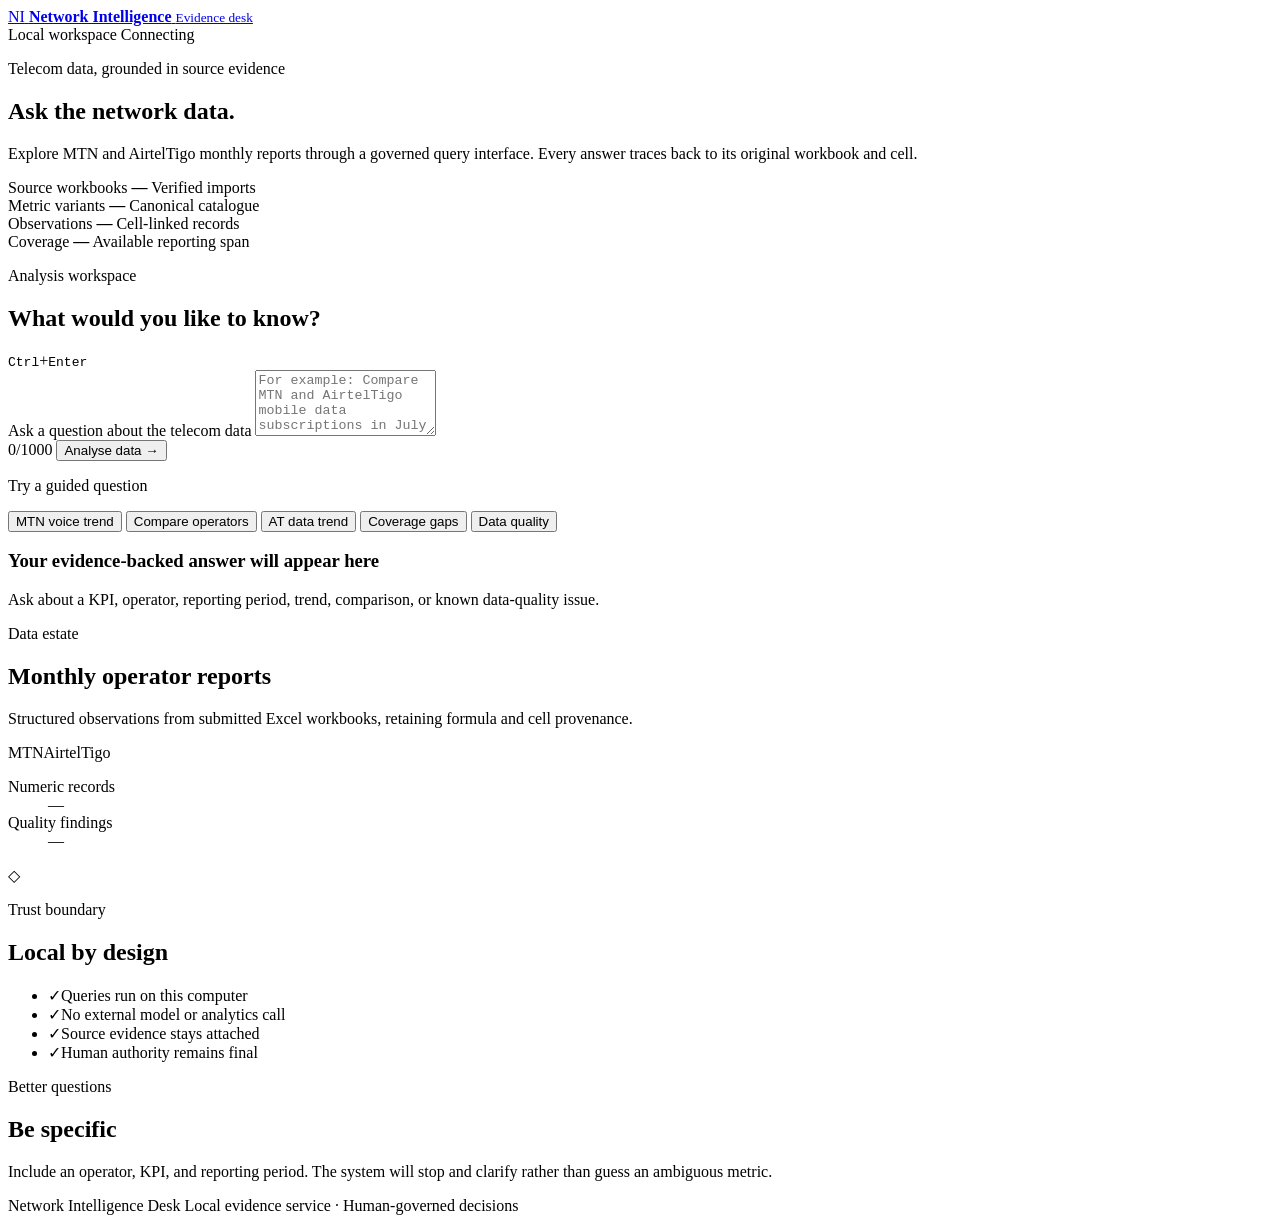
==== telecom_ai/static/index.html @ 3c2fe8da "Add local telecom query dashboard" ====
<!doctype html>
<html lang="en">
<head>
  <meta charset="utf-8">
  <meta name="viewport" content="width=device-width, initial-scale=1">
  <meta name="description" content="Local evidence-grounded query interface for MTN and AirtelTigo monthly telecom data.">
  <title>Network Intelligence Desk</title>
  <link rel="stylesheet" href="/static/styles.css">
  <script src="/static/app.js" defer></script>
</head>
<body>
  <div class="page-shell">
    <header class="topbar">
      <a class="brand" href="/" aria-label="Network Intelligence Desk home">
        <span class="brand-mark" aria-hidden="true"><span>NI</span></span>
        <span class="brand-copy">
          <strong>Network Intelligence</strong>
          <small>Evidence desk</small>
        </span>
      </a>
      <div class="topbar-actions">
        <span class="privacy-note"><span class="lock-icon" aria-hidden="true"></span>Local workspace</span>
        <span class="status-pill" id="serverStatus"><span class="status-dot"></span><span>Connecting</span></span>
      </div>
    </header>

    <main>
      <section class="hero" aria-labelledby="pageTitle">
        <div class="hero-copy">
          <p class="eyebrow">Telecom data, grounded in source evidence</p>
          <h1 id="pageTitle">Ask the network data.</h1>
          <p class="hero-description">Explore MTN and AirtelTigo monthly reports through a governed query interface. Every answer traces back to its original workbook and cell.</p>
        </div>
        <div class="hero-signal" aria-hidden="true">
          <span class="signal-ring ring-one"></span>
          <span class="signal-ring ring-two"></span>
          <span class="signal-ring ring-three"></span>
          <span class="signal-core"></span>
        </div>
      </section>

      <section class="metric-strip" aria-label="Dataset summary">
        <article class="metric-card">
          <span class="metric-label">Source workbooks</span>
          <strong class="metric-value" id="workbookCount">—</strong>
          <span class="metric-foot">Verified imports</span>
        </article>
        <article class="metric-card">
          <span class="metric-label">Metric variants</span>
          <strong class="metric-value" id="metricCount">—</strong>
          <span class="metric-foot">Canonical catalogue</span>
        </article>
        <article class="metric-card">
          <span class="metric-label">Observations</span>
          <strong class="metric-value" id="observationCount">—</strong>
          <span class="metric-foot">Cell-linked records</span>
        </article>
        <article class="metric-card metric-card-accent">
          <span class="metric-label">Coverage</span>
          <strong class="metric-value metric-value-small" id="coverageRange">—</strong>
          <span class="metric-foot">Available reporting span</span>
        </article>
      </section>

      <div class="workspace-grid">
        <section class="query-panel" aria-labelledby="queryTitle">
          <div class="panel-heading">
            <div>
              <p class="section-kicker">Analysis workspace</p>
              <h2 id="queryTitle">What would you like to know?</h2>
            </div>
            <span class="shortcut-hint"><kbd>Ctrl</kbd><span>+</span><kbd>Enter</kbd></span>
          </div>

          <form id="queryForm" class="query-form">
            <label for="question" class="sr-only">Ask a question about the telecom data</label>
            <textarea id="question" name="question" rows="4" maxlength="1000" placeholder="For example: Compare MTN and AirtelTigo mobile data subscriptions in July 2026" required></textarea>
            <div class="query-controls">
              <span class="character-count"><span id="characterCount">0</span>/1000</span>
              <button type="submit" class="ask-button" id="askButton">
                <span class="button-label">Analyse data</span>
                <span class="button-arrow" aria-hidden="true">→</span>
              </button>
            </div>
          </form>

          <div class="suggestions" aria-labelledby="suggestionTitle">
            <p id="suggestionTitle">Try a guided question</p>
            <div class="suggestion-list">
              <button type="button" class="suggestion-chip" data-question="Show the trend in MTN voice subscriptions from January to July 2026">MTN voice trend</button>
              <button type="button" class="suggestion-chip" data-question="Compare MTN and AirtelTigo mobile data subscriptions in July 2026">Compare operators</button>
              <button type="button" class="suggestion-chip" data-question="Show the trend in AirtelTigo data subscriptions during 2025">AT data trend</button>
              <button type="button" class="suggestion-chip" data-question="Show missing reporting months for MTN">Coverage gaps</button>
              <button type="button" class="suggestion-chip" data-question="Show data quality issues">Data quality</button>
            </div>
          </div>

          <div class="result-region" id="resultRegion" aria-live="polite" aria-busy="false">
            <div class="empty-result" id="emptyResult">
              <span class="empty-icon" aria-hidden="true"><i></i><i></i><i></i></span>
              <h3>Your evidence-backed answer will appear here</h3>
              <p>Ask about a KPI, operator, reporting period, trend, comparison, or known data-quality issue.</p>
            </div>

            <div class="loading-result" id="loadingResult" hidden>
              <span class="loader" aria-hidden="true"></span>
              <div><strong>Reading the evidence</strong><span>Matching metrics and calculating from source records…</span></div>
            </div>

            <article class="answer-card" id="answerCard" hidden tabindex="-1">
              <div class="answer-header">
                <div>
                  <p class="section-kicker" id="intentLabel">Direct answer</p>
                  <h3>Analysis result</h3>
                </div>
                <button type="button" class="icon-button" id="copyButton" title="Copy answer" aria-label="Copy answer">
                  <span aria-hidden="true">□</span>
                </button>
              </div>
              <p class="answer-text" id="answerText"></p>
              <div class="governance-row" id="governanceRow"></div>

              <section class="evidence-section" id="evidenceSection" aria-labelledby="evidenceTitle">
                <div class="evidence-heading">
                  <div>
                    <p class="section-kicker">Traceable sources</p>
                    <h4 id="evidenceTitle">Evidence trail</h4>
                  </div>
                  <span class="evidence-count" id="evidenceCount"></span>
                </div>
                <div class="table-wrap">
                  <table>
                    <thead><tr><th>Operator</th><th>Period</th><th>Reported value</th><th>Source</th></tr></thead>
                    <tbody id="evidenceBody"></tbody>
                  </table>
                </div>
              </section>

              <section class="alternative-section" id="alternativeSection" hidden>
                <p>Related metrics</p>
                <div id="alternativeList" class="suggestion-list"></div>
              </section>
            </article>

            <div class="error-result" id="errorResult" hidden role="alert">
              <strong>Unable to complete the query</strong>
              <span id="errorText">Check that the local server is running and try again.</span>
            </div>
          </div>
        </section>

        <aside class="context-column" aria-label="Workspace context">
          <section class="context-card data-card">
            <div class="context-icon database-icon" aria-hidden="true"></div>
            <p class="section-kicker">Data estate</p>
            <h2>Monthly operator reports</h2>
            <p>Structured observations from submitted Excel workbooks, retaining formula and cell provenance.</p>
            <div class="operator-list" id="operatorList">
              <span>MTN</span><span>AirtelTigo</span>
            </div>
            <dl class="context-facts">
              <div><dt>Numeric records</dt><dd id="numericCount">—</dd></div>
              <div><dt>Quality findings</dt><dd id="qualityCount">—</dd></div>
            </dl>
          </section>

          <section class="context-card trust-card">
            <div class="trust-heading">
              <span class="shield-icon" aria-hidden="true">◇</span>
              <div><p class="section-kicker">Trust boundary</p><h2>Local by design</h2></div>
            </div>
            <ul class="trust-list">
              <li><span>✓</span>Queries run on this computer</li>
              <li><span>✓</span>No external model or analytics call</li>
              <li><span>✓</span>Source evidence stays attached</li>
              <li><span>✓</span>Human authority remains final</li>
            </ul>
          </section>

          <section class="context-card help-card">
            <p class="section-kicker">Better questions</p>
            <h2>Be specific</h2>
            <p>Include an operator, KPI, and reporting period. The system will stop and clarify rather than guess an ambiguous metric.</p>
          </section>
        </aside>
      </div>
    </main>

    <footer>
      <span>Network Intelligence Desk</span>
      <span>Local evidence service · Human-governed decisions</span>
    </footer>
  </div>
</body>
</html>
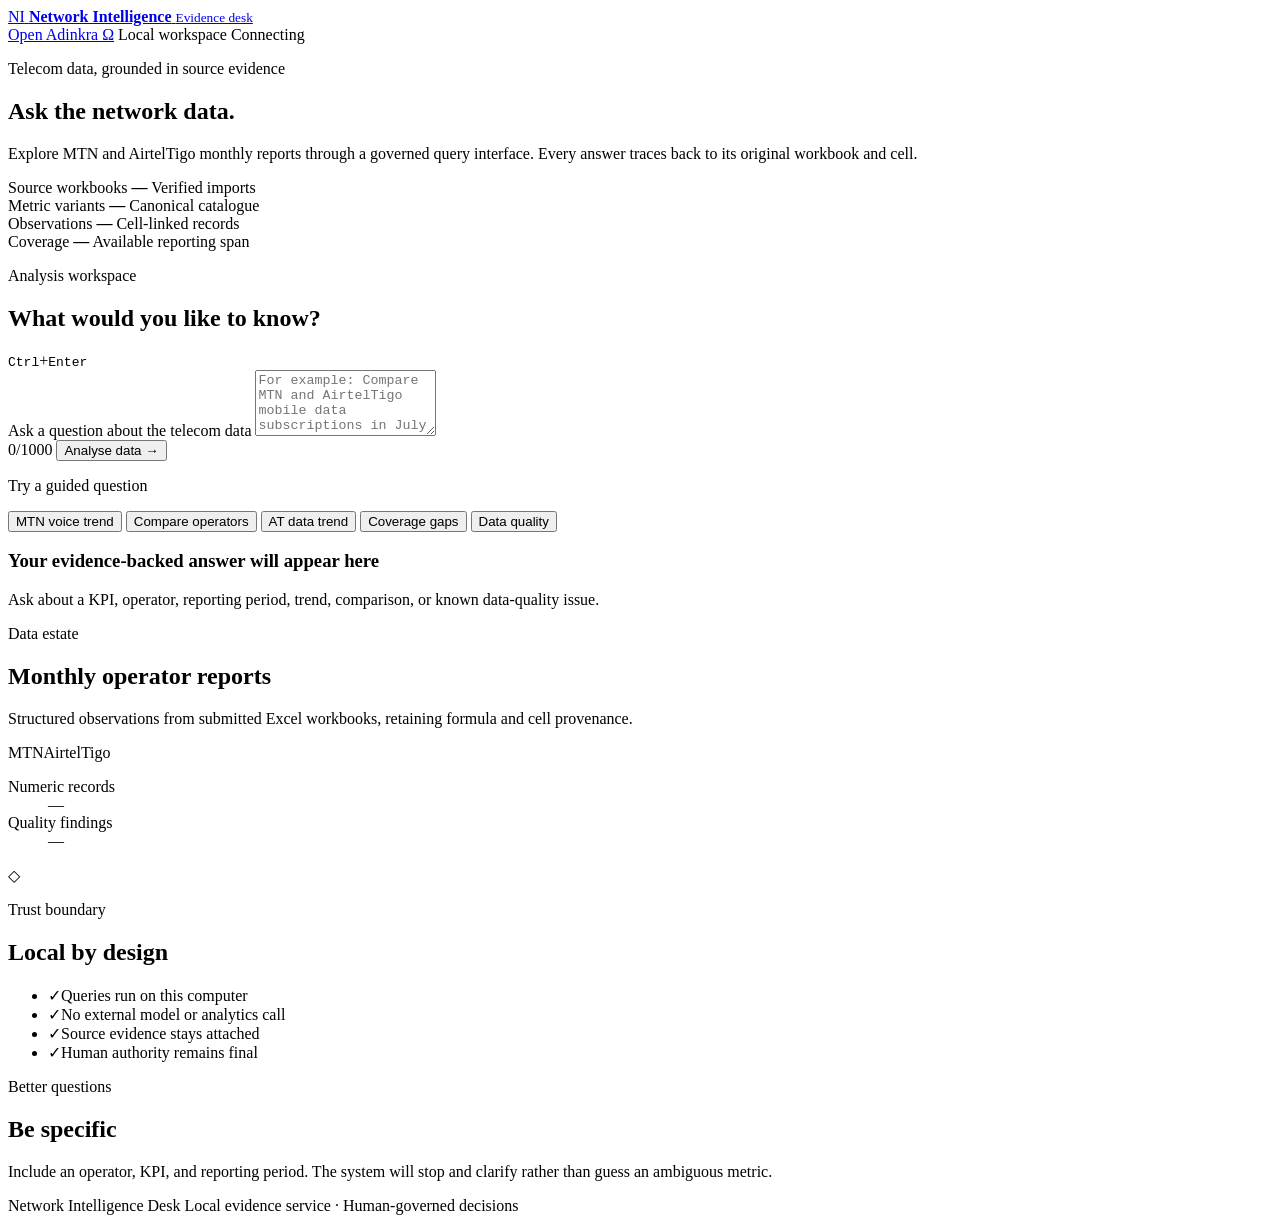
==== commit a4aca8f9: "Add Adinkra GPT analytics integration" ====
--- a/telecom_ai/static/index.html
+++ b/telecom_ai/static/index.html
@@ -19,6 +19,7 @@
         </span>
       </a>
       <div class="topbar-actions">
+        <a class="gpt-link" href="https://chatgpt.com/g/g-6a7d722f50e88191ad84a50a93fa66f3-adinkra-o-nca-regulatory-intelligence-copilot" target="_blank" rel="noopener noreferrer">Open Adinkra &#937;</a>
         <span class="privacy-note"><span class="lock-icon" aria-hidden="true"></span>Local workspace</span>
         <span class="status-pill" id="serverStatus"><span class="status-dot"></span><span>Connecting</span></span>
       </div>
@@ -120,6 +121,19 @@
               <p class="answer-text" id="answerText"></p>
               <div class="governance-row" id="governanceRow"></div>
 
+              <section class="analysis-section" id="analysisSection" hidden aria-labelledby="analysisTitle">
+                <div class="evidence-heading">
+                  <div>
+                    <p class="section-kicker">Calculated from reported values</p>
+                    <h4 id="analysisTitle">Trend graph and analytical findings</h4>
+                  </div>
+                  <span class="evidence-count" id="analysisId"></span>
+                </div>
+                <div class="chart-frame" id="chartFrame" role="img" aria-label="Telecom metric trend chart"></div>
+                <div class="stat-grid" id="statGrid"></div>
+                <ul class="insight-list" id="insightList"></ul>
+              </section>
+
               <section class="evidence-section" id="evidenceSection" aria-labelledby="evidenceTitle">
                 <div class="evidence-heading">
                   <div>
@@ -193,4 +207,3 @@
   </div>
 </body>
 </html>
-
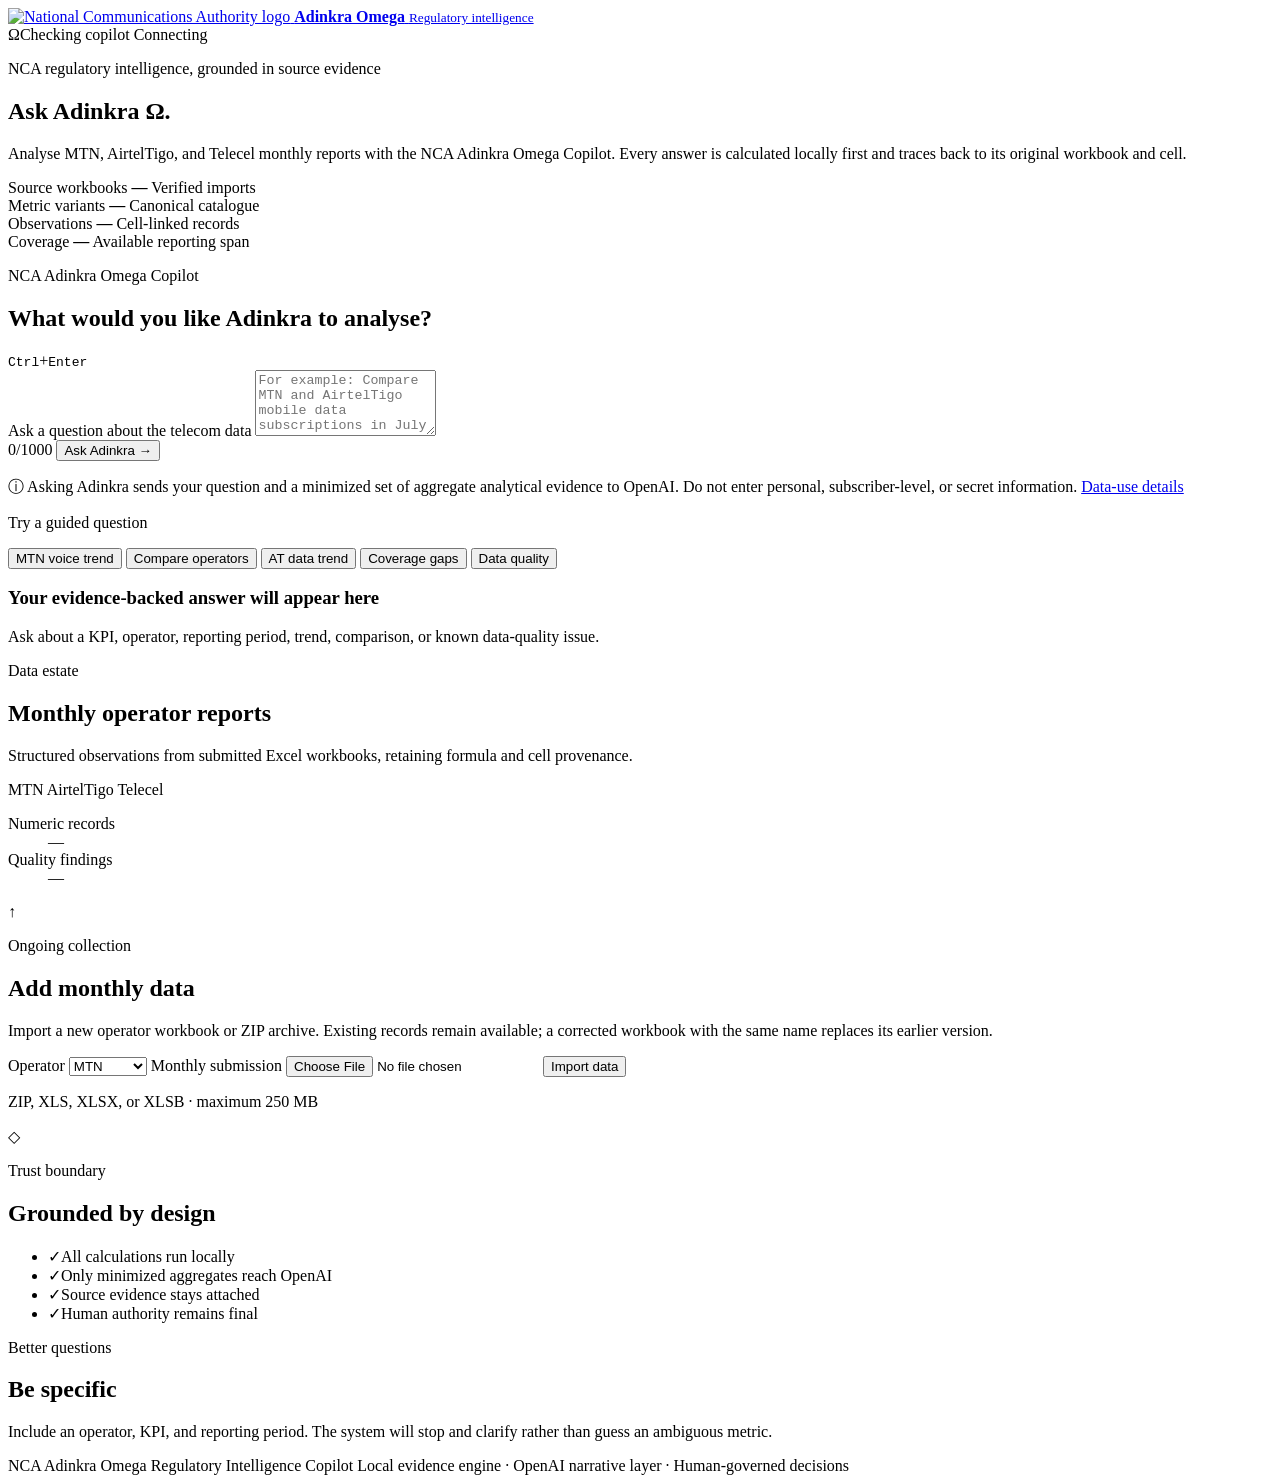
==== commit 970ae1cb: "Add governed AI analysis and dashboard updates" ====
--- a/telecom_ai/static/index.html
+++ b/telecom_ai/static/index.html
@@ -3,24 +3,24 @@
 <head>
   <meta charset="utf-8">
   <meta name="viewport" content="width=device-width, initial-scale=1">
-  <meta name="description" content="Local evidence-grounded query interface for MTN and AirtelTigo monthly telecom data.">
-  <title>Network Intelligence Desk</title>
-  <link rel="stylesheet" href="/static/styles.css">
-  <script src="/static/app.js" defer></script>
+  <meta name="description" content="NCA Adinkra Omega evidence-grounded regulatory intelligence copilot for monthly Ghana telecom data.">
+  <title>NCA Adinkra Omega | Regulatory Intelligence Copilot</title>
+  <link rel="stylesheet" href="/static/styles.css?v=4">
+  <script src="/static/charts.js?v=4" defer></script>
+  <script src="/static/app.js?v=4" defer></script>
 </head>
 <body>
   <div class="page-shell">
     <header class="topbar">
-      <a class="brand" href="/" aria-label="Network Intelligence Desk home">
-        <span class="brand-mark" aria-hidden="true"><span>NI</span></span>
+      <a class="brand" href="/" aria-label="NCA Adinkra Omega home">
+        <span class="brand-logo-wrap"><img class="brand-logo" src="/static/nca-logo.png?v=3" alt="National Communications Authority logo"></span>
         <span class="brand-copy">
-          <strong>Network Intelligence</strong>
-          <small>Evidence desk</small>
+          <strong>Adinkra Omega</strong>
+          <small>Regulatory intelligence</small>
         </span>
       </a>
       <div class="topbar-actions">
-        <a class="gpt-link" href="https://chatgpt.com/g/g-6a7d722f50e88191ad84a50a93fa66f3-adinkra-o-nca-regulatory-intelligence-copilot" target="_blank" rel="noopener noreferrer">Open Adinkra &#937;</a>
-        <span class="privacy-note"><span class="lock-icon" aria-hidden="true"></span>Local workspace</span>
+        <span class="copilot-pill" id="copilotStatus"><span class="omega-icon" aria-hidden="true">&#937;</span><span>Checking copilot</span></span>
         <span class="status-pill" id="serverStatus"><span class="status-dot"></span><span>Connecting</span></span>
       </div>
     </header>
@@ -28,9 +28,9 @@
     <main>
       <section class="hero" aria-labelledby="pageTitle">
         <div class="hero-copy">
-          <p class="eyebrow">Telecom data, grounded in source evidence</p>
-          <h1 id="pageTitle">Ask the network data.</h1>
-          <p class="hero-description">Explore MTN and AirtelTigo monthly reports through a governed query interface. Every answer traces back to its original workbook and cell.</p>
+          <p class="eyebrow">NCA regulatory intelligence, grounded in source evidence</p>
+          <h1 id="pageTitle">Ask Adinkra &#937;.</h1>
+          <p class="hero-description">Analyse MTN, AirtelTigo, and Telecel monthly reports with the NCA Adinkra Omega Copilot. Every answer is calculated locally first and traces back to its original workbook and cell.</p>
         </div>
         <div class="hero-signal" aria-hidden="true">
           <span class="signal-ring ring-one"></span>
@@ -67,8 +67,8 @@
         <section class="query-panel" aria-labelledby="queryTitle">
           <div class="panel-heading">
             <div>
-              <p class="section-kicker">Analysis workspace</p>
-              <h2 id="queryTitle">What would you like to know?</h2>
+              <p class="section-kicker">NCA Adinkra Omega Copilot</p>
+              <h2 id="queryTitle">What would you like Adinkra to analyse?</h2>
             </div>
             <span class="shortcut-hint"><kbd>Ctrl</kbd><span>+</span><kbd>Enter</kbd></span>
           </div>
@@ -79,11 +79,12 @@
             <div class="query-controls">
               <span class="character-count"><span id="characterCount">0</span>/1000</span>
               <button type="submit" class="ask-button" id="askButton">
-                <span class="button-label">Analyse data</span>
+                <span class="button-label">Ask Adinkra</span>
                 <span class="button-arrow" aria-hidden="true">→</span>
               </button>
             </div>
           </form>
+          <p class="transfer-note"><span aria-hidden="true">&#9432;</span> Asking Adinkra sends your question and a minimized set of aggregate analytical evidence to OpenAI. Do not enter personal, subscriber-level, or secret information. <a href="/privacy">Data-use details</a></p>
 
           <div class="suggestions" aria-labelledby="suggestionTitle">
             <p id="suggestionTitle">Try a guided question</p>
@@ -105,20 +106,21 @@
 
             <div class="loading-result" id="loadingResult" hidden>
               <span class="loader" aria-hidden="true"></span>
-              <div><strong>Reading the evidence</strong><span>Matching metrics and calculating from source records…</span></div>
+              <div><strong>Adinkra is reading the evidence</strong><span>Calculating locally, then preparing the grounded response…</span></div>
             </div>
 
             <article class="answer-card" id="answerCard" hidden tabindex="-1">
               <div class="answer-header">
                 <div>
                   <p class="section-kicker" id="intentLabel">Direct answer</p>
-                  <h3>Analysis result</h3>
+                  <h3>Adinkra response</h3>
                 </div>
                 <button type="button" class="icon-button" id="copyButton" title="Copy answer" aria-label="Copy answer">
                   <span aria-hidden="true">□</span>
                 </button>
               </div>
               <p class="answer-text" id="answerText"></p>
+              <p class="copilot-message" id="copilotMessage" hidden></p>
               <div class="governance-row" id="governanceRow"></div>
 
               <section class="analysis-section" id="analysisSection" hidden aria-labelledby="analysisTitle">
@@ -129,7 +131,29 @@
                   </div>
                   <span class="evidence-count" id="analysisId"></span>
                 </div>
-                <div class="chart-frame" id="chartFrame" role="img" aria-label="Telecom metric trend chart"></div>
+                <div class="chart-toolbar">
+                  <div class="chart-type-list" role="group" aria-label="Choose chart type">
+                    <button type="button" class="chart-type-button" data-chart-type="line" aria-pressed="true">Line</button>
+                    <button type="button" class="chart-type-button" data-chart-type="bar" aria-pressed="false">Bars</button>
+                    <button type="button" class="chart-type-button" data-chart-type="area" aria-pressed="false">Area</button>
+                    <button type="button" class="chart-type-button" data-chart-type="radar" aria-pressed="false">Radar</button>
+                    <button type="button" class="chart-type-button" data-chart-type="heatmap" aria-pressed="false">Heatmap</button>
+                    <button type="button" class="chart-type-button" data-chart-type="gauge" aria-pressed="false">Gauge</button>
+                    <button type="button" class="chart-type-button" data-chart-type="donut" aria-pressed="false">Donut</button>
+                  </div>
+                  <button type="button" class="chart-download-button" id="chartDownloadButton" title="Download chart as SVG" aria-label="Download chart as SVG"><span aria-hidden="true">&#8595;</span> Download SVG</button>
+                </div>
+                <div class="chart-navigation" role="group" aria-label="Chart time navigation">
+                  <button type="button" id="chartPanLeft" aria-label="Show earlier reporting periods" title="Earlier periods">&#8592; Earlier</button>
+                  <button type="button" id="chartZoomIn" aria-label="Zoom in on fewer reporting periods" title="Zoom in">+ Zoom in</button>
+                  <button type="button" id="chartZoomOut" aria-label="Zoom out to more reporting periods" title="Zoom out">&#8722; Zoom out</button>
+                  <button type="button" id="chartPanRight" aria-label="Show later reporting periods" title="Later periods">Later &#8594;</button>
+                  <button type="button" id="chartReset" aria-label="Reset chart view">Reset view</button>
+                  <span id="chartWindowStatus" role="status" aria-live="polite"></span>
+                </div>
+                <div class="chart-frame" id="chartFrame" role="region" aria-label="Interactive telecom metric chart"></div>
+                <p class="chart-caption" id="chartCaption"></p>
+                <div class="chart-selection" id="chartSelection" hidden role="status" aria-live="polite"></div>
                 <div class="stat-grid" id="statGrid"></div>
                 <ul class="insight-list" id="insightList"></ul>
               </section>
@@ -170,7 +194,9 @@
             <h2>Monthly operator reports</h2>
             <p>Structured observations from submitted Excel workbooks, retaining formula and cell provenance.</p>
             <div class="operator-list" id="operatorList">
-              <span>MTN</span><span>AirtelTigo</span>
+              <span class="operator-badge" style="--operator-color:#ffcb05">MTN</span>
+              <span class="operator-badge" style="--operator-color:#1976d2">AirtelTigo</span>
+              <span class="operator-badge awaiting-data" style="--operator-color:#e31b23" title="No imported data yet">Telecel</span>
             </div>
             <dl class="context-facts">
               <div><dt>Numeric records</dt><dd id="numericCount">—</dd></div>
@@ -178,14 +204,34 @@
             </dl>
           </section>
 
+          <section class="context-card import-card" aria-labelledby="importTitle">
+            <div class="import-heading">
+              <span class="upload-icon" aria-hidden="true">&#8593;</span>
+              <div><p class="section-kicker">Ongoing collection</p><h2 id="importTitle">Add monthly data</h2></div>
+            </div>
+            <p>Import a new operator workbook or ZIP archive. Existing records remain available; a corrected workbook with the same name replaces its earlier version.</p>
+            <form id="importForm" class="import-form">
+              <label for="importOperator">Operator</label>
+              <select id="importOperator" name="operator" required>
+                <option value="MTN">MTN</option>
+                <option value="AirtelTigo">AirtelTigo</option>
+                <option value="Telecel">Telecel</option>
+              </select>
+              <label for="importFile">Monthly submission</label>
+              <input id="importFile" name="file" type="file" accept=".zip,.xls,.xlsx,.xlsb" required>
+              <button type="submit" class="import-button" id="importButton">Import data</button>
+            </form>
+            <p class="import-status" id="importStatus" role="status" aria-live="polite">ZIP, XLS, XLSX, or XLSB · maximum 250 MB</p>
+          </section>
+
           <section class="context-card trust-card">
             <div class="trust-heading">
               <span class="shield-icon" aria-hidden="true">◇</span>
-              <div><p class="section-kicker">Trust boundary</p><h2>Local by design</h2></div>
+              <div><p class="section-kicker">Trust boundary</p><h2>Grounded by design</h2></div>
             </div>
             <ul class="trust-list">
-              <li><span>✓</span>Queries run on this computer</li>
-              <li><span>✓</span>No external model or analytics call</li>
+              <li><span>✓</span>All calculations run locally</li>
+              <li><span>✓</span>Only minimized aggregates reach OpenAI</li>
               <li><span>✓</span>Source evidence stays attached</li>
               <li><span>✓</span>Human authority remains final</li>
             </ul>
@@ -201,8 +247,8 @@
     </main>
 
     <footer>
-      <span>Network Intelligence Desk</span>
-      <span>Local evidence service · Human-governed decisions</span>
+      <span>NCA Adinkra Omega Regulatory Intelligence Copilot</span>
+      <span>Local evidence engine · OpenAI narrative layer · Human-governed decisions</span>
     </footer>
   </div>
 </body>
